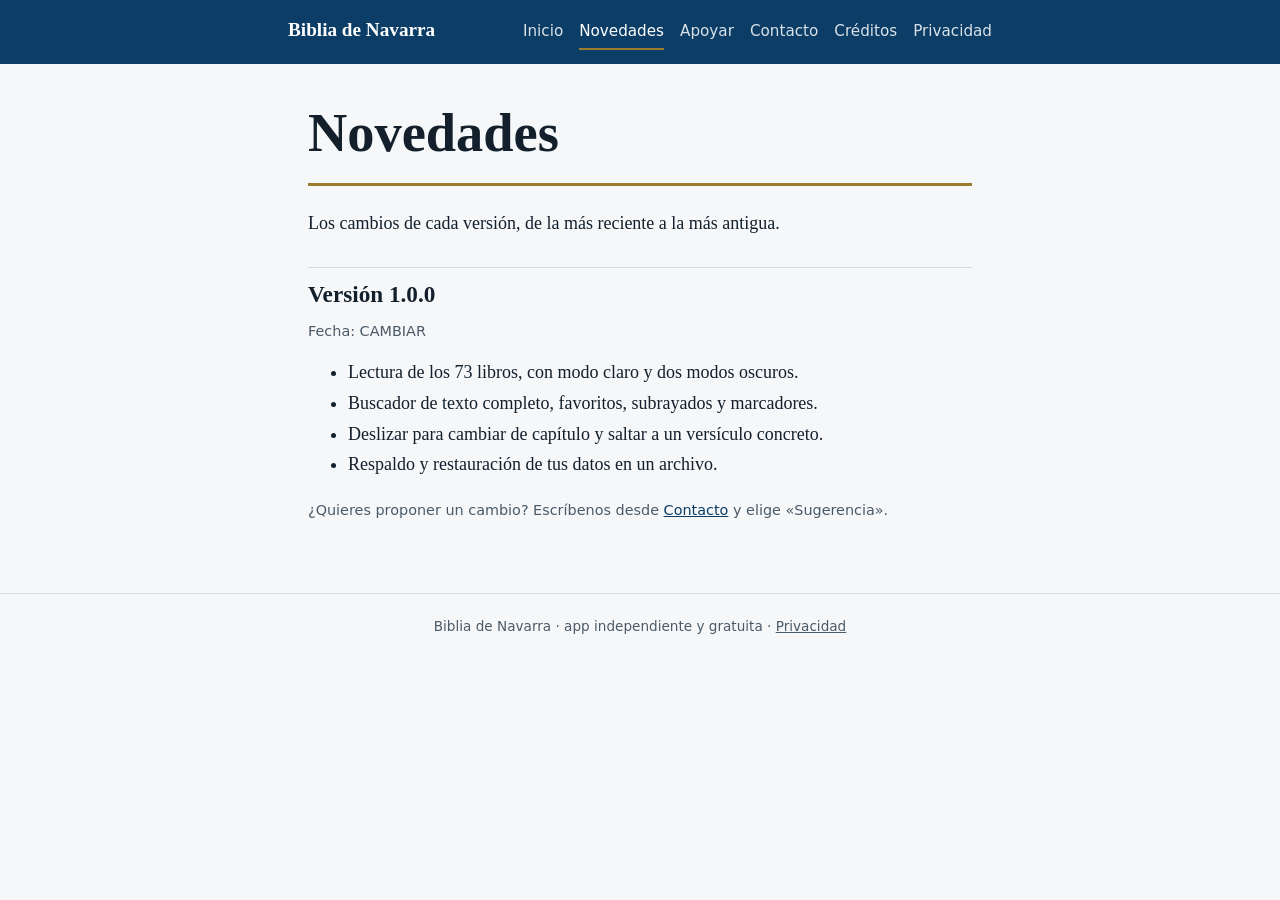
==== novedades.html @ 188d6b2d "Add files via upload" ====
<!doctype html>
<html lang="es">
<head>
<meta charset="utf-8">
<meta name="viewport" content="width=device-width,initial-scale=1">
<title>Novedades · Biblia de Navarra</title>
<meta name="description" content="App gratuita para leer la Biblia de Navarra sin conexión.">
<link rel="stylesheet" href="style.css">
</head>
<body>
<header class="band"><div class="band-in">
<a class="marca" href="index.html">Biblia de Navarra</a>
<nav aria-label="Principal">
<a href="index.html">Inicio</a>
<a href="novedades.html" aria-current="page">Novedades</a>
<a href="donar.html">Apoyar</a>
<a href="contacto.html">Contacto</a>
<a href="creditos.html">Créditos</a>
<a href="privacidad.html">Privacidad</a>
</nav></div></header>
<main>
<h1>Novedades</h1>
<p>Los cambios de cada versión, de la más reciente a la más antigua.</p>
<!-- CAMBIAR: agrega un bloque .ver por cada versión nueva, arriba de los demás -->
<section class="ver">
<h2>Versión 1.0.0</h2>
<p class="nota">Fecha: CAMBIAR</p>
<ul>
<li>Lectura de los 73 libros, con modo claro y dos modos oscuros.</li>
<li>Buscador de texto completo, favoritos, subrayados y marcadores.</li>
<li>Deslizar para cambiar de capítulo y saltar a un versículo concreto.</li>
<li>Respaldo y restauración de tus datos en un archivo.</li>
</ul>
</section>
<p class="nota">¿Quieres proponer un cambio? Escríbenos desde <a href="contacto.html">Contacto</a> y elige «Sugerencia».</p>
</main>
<footer>Biblia de Navarra · app independiente y gratuita · <a href="privacidad.html">Privacidad</a></footer>
</body>
</html>
---- style.css ----
:root{--bg:#F5F7F9;--card:#fff;--ink:#13202C;--mute:#4A5A68;--navy:#0B3D66;--line:#D5DDE4;--link:#0B3D66;--gold:#9A7B2F;--onnavy:#fff}
@media(prefers-color-scheme:dark){:root{--bg:#0D1B2A;--card:#13283C;--ink:#E8EEF3;--mute:#9FB1C1;--navy:#12365A;--line:#264057;--link:#6FA8D8;--gold:#D2B15B}}
*{box-sizing:border-box}
html{-webkit-text-size-adjust:100%}
body{margin:0;background:var(--bg);color:var(--ink);font:1.125rem/1.7 "Iowan Old Style","Palatino Linotype",Palatino,Georgia,serif}
a{color:var(--link)}
:focus-visible{outline:3px solid var(--gold);outline-offset:2px}
.band{background:var(--navy);color:var(--onnavy);padding:14px 20px}
.band-in{max-width:44rem;margin:0 auto;display:flex;flex-wrap:wrap;gap:6px 22px;align-items:baseline;justify-content:space-between}
.marca{font-weight:700;font-size:1.2rem;color:var(--onnavy);text-decoration:none}
nav{font:.95rem/1.4 system-ui,-apple-system,"Segoe UI",Roboto,sans-serif;display:flex;flex-wrap:wrap;gap:4px 16px}
nav a{color:var(--onnavy);text-decoration:none;padding:6px 0;border-bottom:2px solid transparent;opacity:.85}
nav a:hover,nav a[aria-current]{opacity:1;border-bottom-color:var(--gold)}
main{max-width:44rem;margin:0 auto;padding:40px 20px 56px}
h1{font-size:clamp(2.2rem,7vw,3.4rem);line-height:1.1;margin:0 0 .4em;padding-bottom:.35em;border-bottom:3px solid var(--gold)}
h2{font-size:1.45rem;line-height:1.3;margin:2em 0 .4em}
p,ul{margin:0 0 1em}
.lead{font-size:1.3rem;color:var(--mute)}
.ui,.btn,label,input,select,textarea,button,.nota{font-family:system-ui,-apple-system,"Segoe UI",Roboto,sans-serif}
.btn{display:inline-block;background:var(--navy);color:var(--onnavy);padding:12px 20px;border-radius:6px;text-decoration:none;font-weight:600;font-size:1rem;border:0;cursor:pointer;margin:0 8px 8px 0}
.btn:hover{filter:brightness(1.15)}
.btn[disabled]{opacity:.6;cursor:wait}
.caja{background:var(--card);border:1px solid var(--line);border-left:4px solid var(--gold);padding:14px 18px;margin:1.2em 0;border-radius:4px}
.nota{font-size:.9rem;color:var(--mute)}
.ver{border-top:1px solid var(--line);padding-top:.6em;margin-top:1.6em}
.ver h2{margin-top:0}
form{display:grid;gap:14px;margin-top:1em}
label{font-size:.95rem;font-weight:600;display:grid;gap:6px}
input,select,textarea{font-size:1rem;padding:11px 12px;border:1px solid var(--line);border-radius:6px;background:var(--card);color:var(--ink);width:100%}
textarea{min-height:9rem;resize:vertical}
.hp{position:absolute;left:-9999px}
#estado{min-height:1.5em;font-family:system-ui,sans-serif;font-size:.95rem}
footer{border-top:1px solid var(--line);padding:22px 20px;text-align:center;font:.85rem/1.5 system-ui,sans-serif;color:var(--mute)}
footer a{color:var(--mute)}
@media(prefers-reduced-motion:no-preference){.btn{transition:filter .15s}}
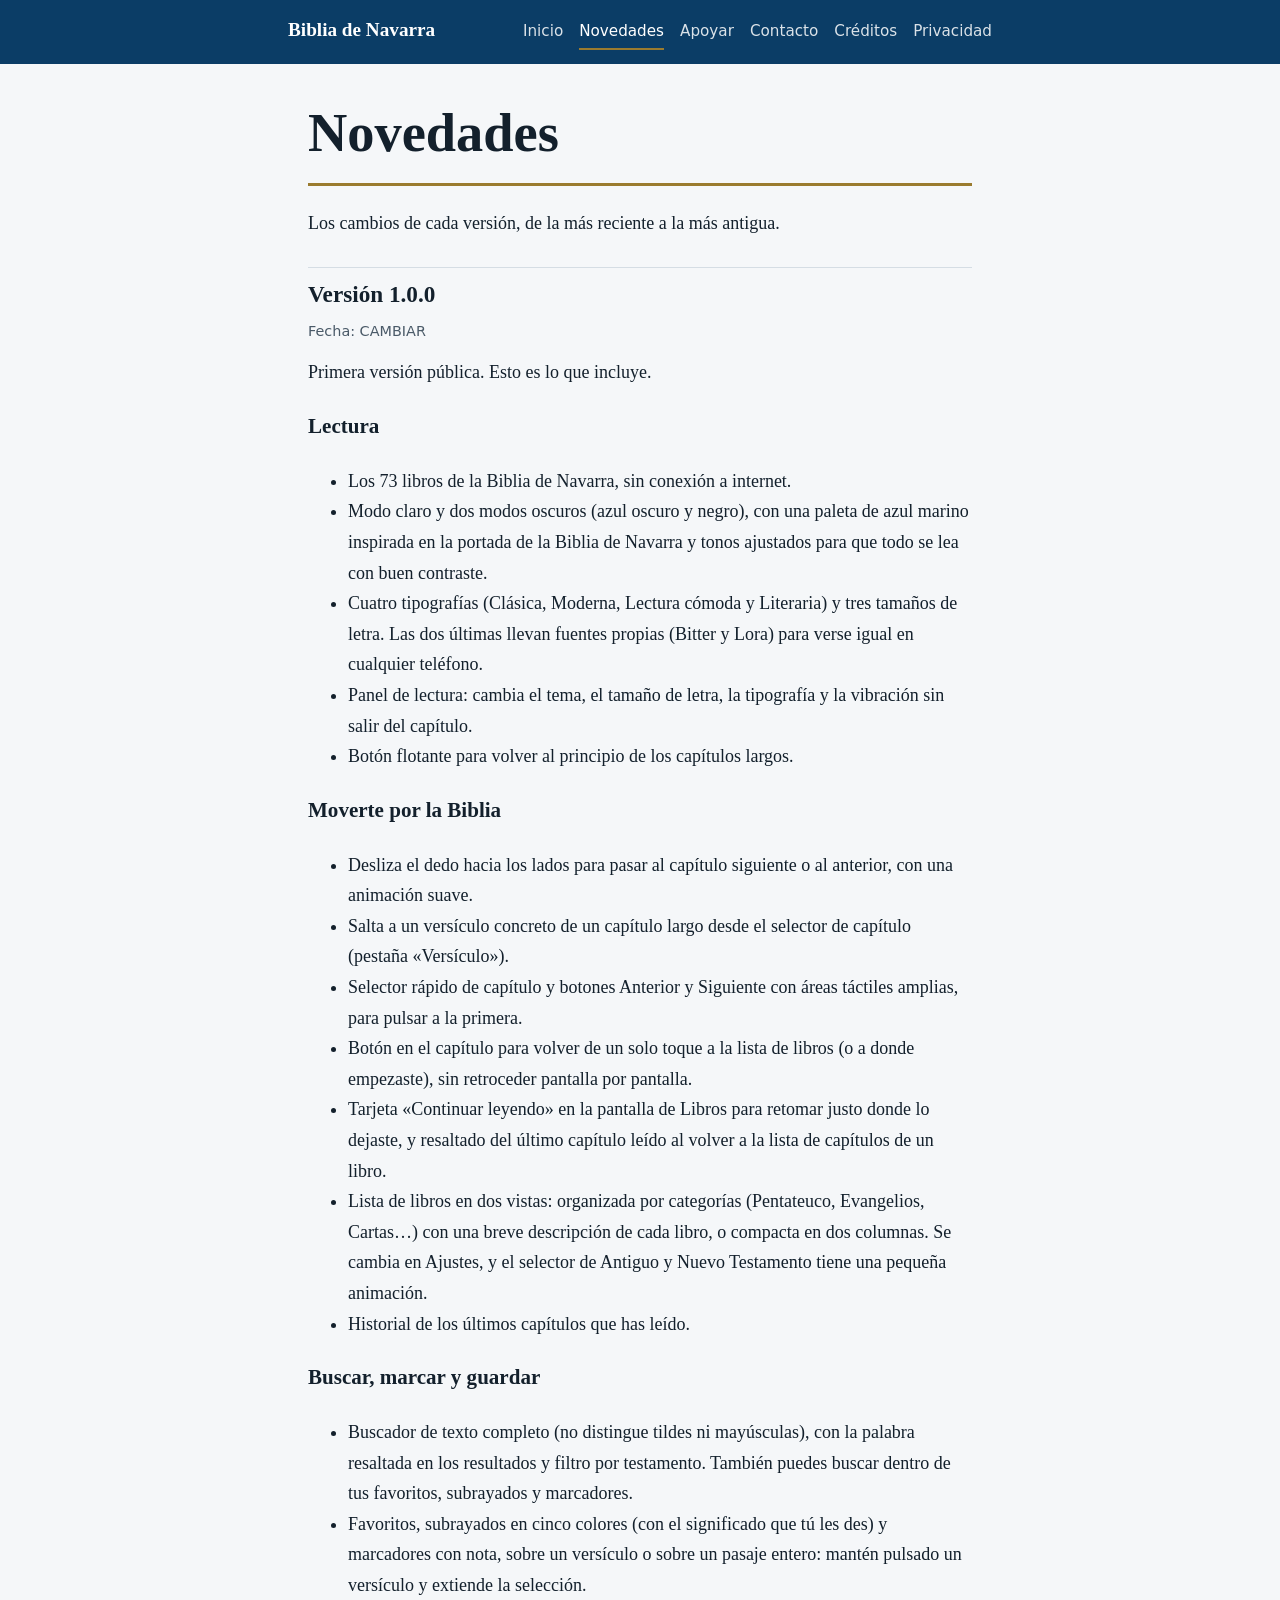
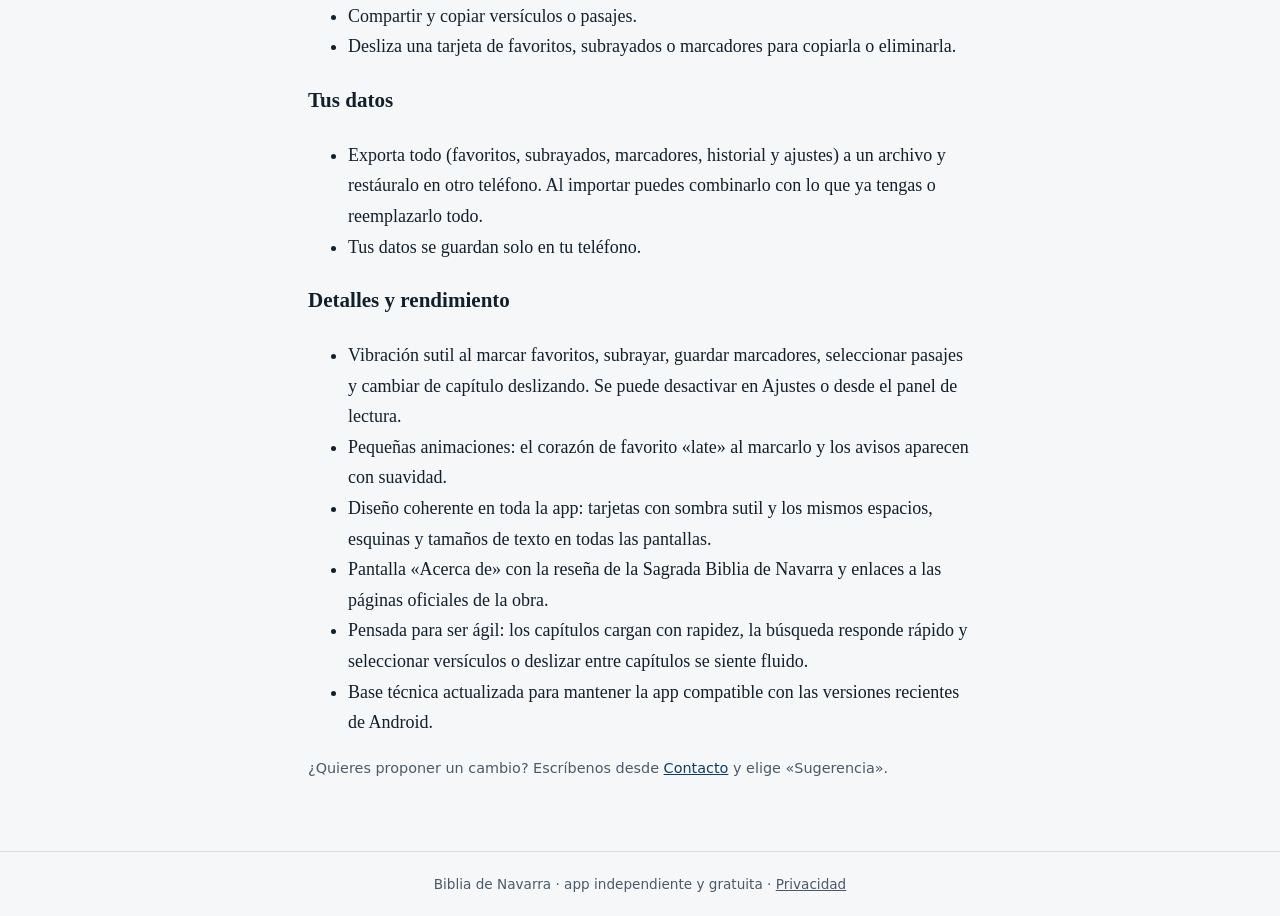
==== commit 078d1977: "Add files via upload" ====
--- a/novedades.html
+++ b/novedades.html
@@ -25,11 +25,50 @@
 <section class="ver">
 <h2>Versión 1.0.0</h2>
 <p class="nota">Fecha: CAMBIAR</p>
+<p>Primera versión pública. Esto es lo que incluye.</p>
+
+<h3>Lectura</h3>
 <ul>
-<li>Lectura de los 73 libros, con modo claro y dos modos oscuros.</li>
-<li>Buscador de texto completo, favoritos, subrayados y marcadores.</li>
-<li>Deslizar para cambiar de capítulo y saltar a un versículo concreto.</li>
-<li>Respaldo y restauración de tus datos en un archivo.</li>
+<li>Los 73 libros de la Biblia de Navarra, sin conexión a internet.</li>
+<li>Modo claro y dos modos oscuros (azul oscuro y negro), con una paleta de azul marino inspirada en la portada de la Biblia de Navarra y tonos ajustados para que todo se lea con buen contraste.</li>
+<li>Cuatro tipografías (Clásica, Moderna, Lectura cómoda y Literaria) y tres tamaños de letra. Las dos últimas llevan fuentes propias (Bitter y Lora) para verse igual en cualquier teléfono.</li>
+<li>Panel de lectura: cambia el tema, el tamaño de letra, la tipografía y la vibración sin salir del capítulo.</li>
+<li>Botón flotante para volver al principio de los capítulos largos.</li>
+</ul>
+
+<h3>Moverte por la Biblia</h3>
+<ul>
+<li>Desliza el dedo hacia los lados para pasar al capítulo siguiente o al anterior, con una animación suave.</li>
+<li>Salta a un versículo concreto de un capítulo largo desde el selector de capítulo (pestaña «Versículo»).</li>
+<li>Selector rápido de capítulo y botones Anterior y Siguiente con áreas táctiles amplias, para pulsar a la primera.</li>
+<li>Botón en el capítulo para volver de un solo toque a la lista de libros (o a donde empezaste), sin retroceder pantalla por pantalla.</li>
+<li>Tarjeta «Continuar leyendo» en la pantalla de Libros para retomar justo donde lo dejaste, y resaltado del último capítulo leído al volver a la lista de capítulos de un libro.</li>
+<li>Lista de libros en dos vistas: organizada por categorías (Pentateuco, Evangelios, Cartas…) con una breve descripción de cada libro, o compacta en dos columnas. Se cambia en Ajustes, y el selector de Antiguo y Nuevo Testamento tiene una pequeña animación.</li>
+<li>Historial de los últimos capítulos que has leído.</li>
+</ul>
+
+<h3>Buscar, marcar y guardar</h3>
+<ul>
+<li>Buscador de texto completo (no distingue tildes ni mayúsculas), con la palabra resaltada en los resultados y filtro por testamento. También puedes buscar dentro de tus favoritos, subrayados y marcadores.</li>
+<li>Favoritos, subrayados en cinco colores (con el significado que tú les des) y marcadores con nota, sobre un versículo o sobre un pasaje entero: mantén pulsado un versículo y extiende la selección.</li>
+<li>Compartir y copiar versículos o pasajes.</li>
+<li>Desliza una tarjeta de favoritos, subrayados o marcadores para copiarla o eliminarla.</li>
+</ul>
+
+<h3>Tus datos</h3>
+<ul>
+<li>Exporta todo (favoritos, subrayados, marcadores, historial y ajustes) a un archivo y restáuralo en otro teléfono. Al importar puedes combinarlo con lo que ya tengas o reemplazarlo todo.</li>
+<li>Tus datos se guardan solo en tu teléfono.</li>
+</ul>
+
+<h3>Detalles y rendimiento</h3>
+<ul>
+<li>Vibración sutil al marcar favoritos, subrayar, guardar marcadores, seleccionar pasajes y cambiar de capítulo deslizando. Se puede desactivar en Ajustes o desde el panel de lectura.</li>
+<li>Pequeñas animaciones: el corazón de favorito «late» al marcarlo y los avisos aparecen con suavidad.</li>
+<li>Diseño coherente en toda la app: tarjetas con sombra sutil y los mismos espacios, esquinas y tamaños de texto en todas las pantallas.</li>
+<li>Pantalla «Acerca de» con la reseña de la Sagrada Biblia de Navarra y enlaces a las páginas oficiales de la obra.</li>
+<li>Pensada para ser ágil: los capítulos cargan con rapidez, la búsqueda responde rápido y seleccionar versículos o deslizar entre capítulos se siente fluido.</li>
+<li>Base técnica actualizada para mantener la app compatible con las versiones recientes de Android.</li>
 </ul>
 </section>
 <p class="nota">¿Quieres proponer un cambio? Escríbenos desde <a href="contacto.html">Contacto</a> y elige «Sugerencia».</p>
